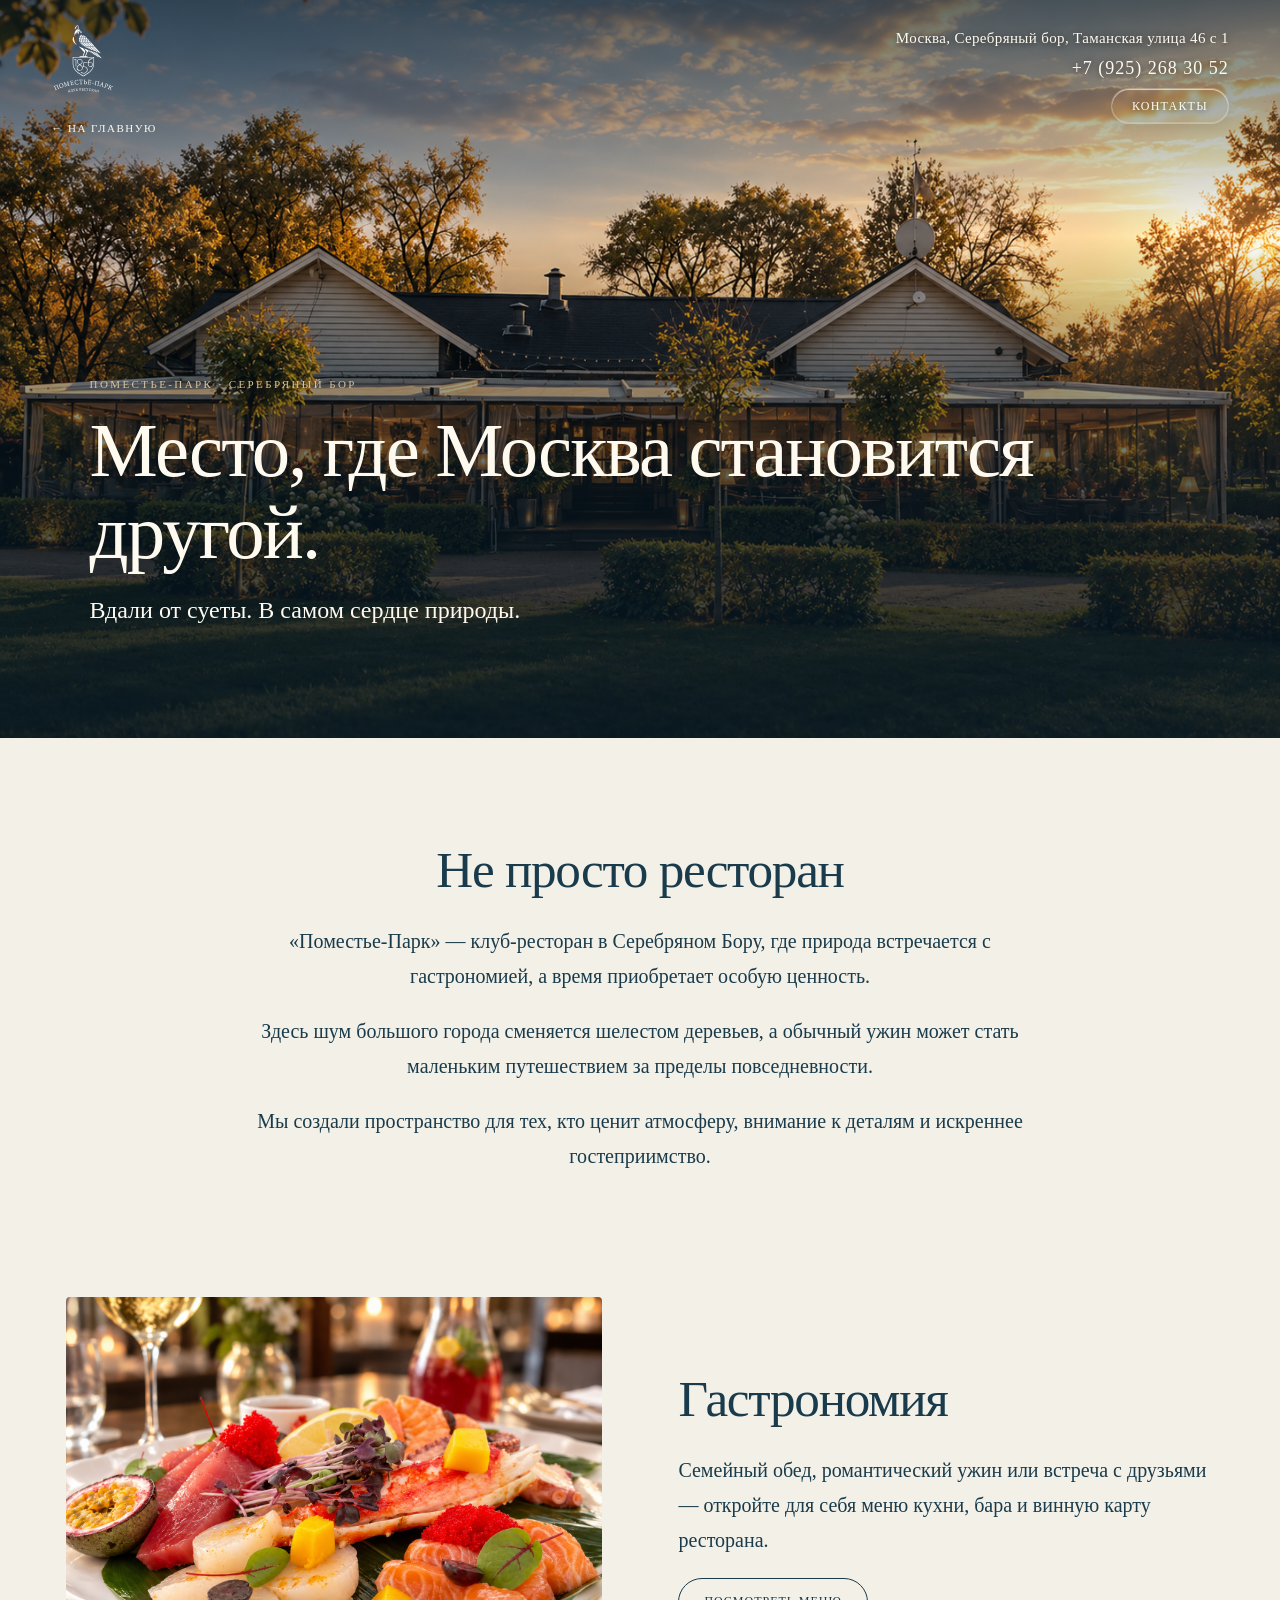
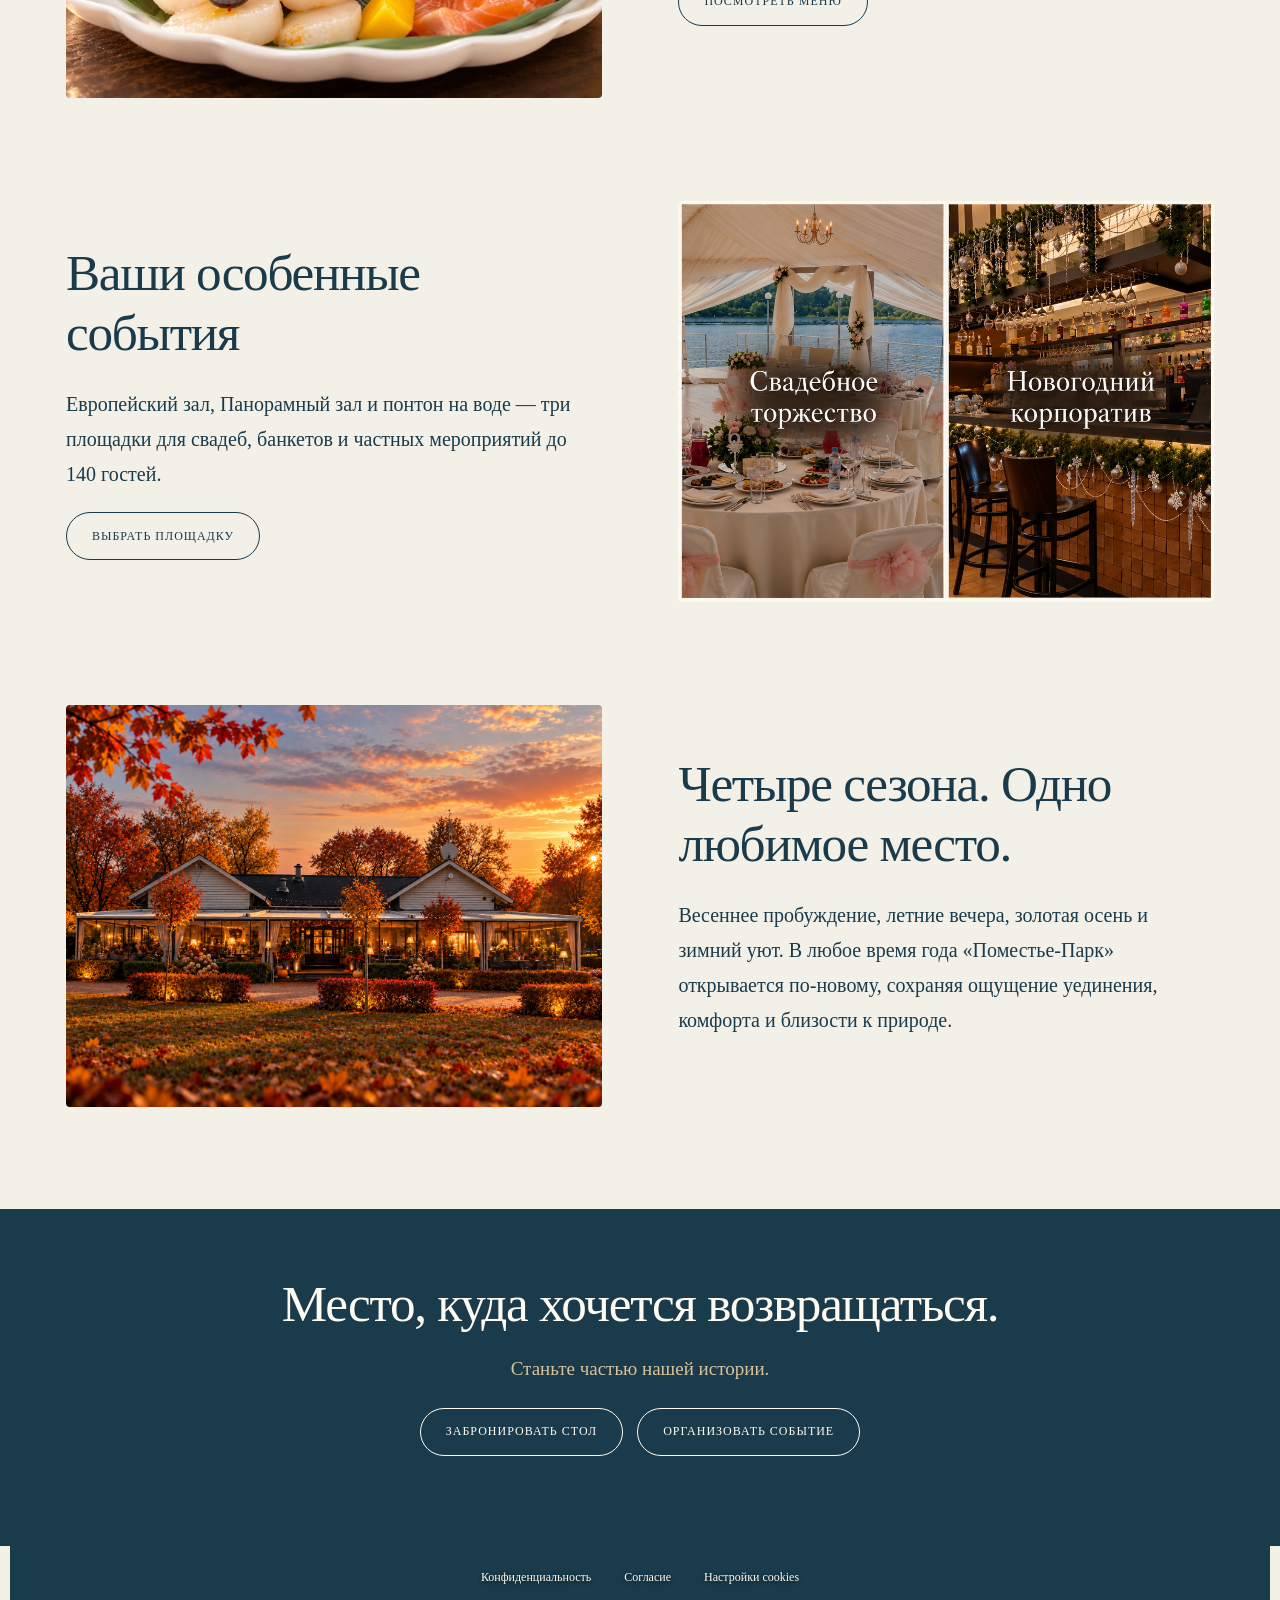
==== about.html @ 76285224 "Move picnic into menu and add restaurant about page" ====
<!doctype html><html lang="ru"><head><meta charset="utf-8"><meta name="viewport" content="width=device-width,initial-scale=1"><meta name="theme-color" content="#193b4b"><title>О ресторане Поместье-Парк — ресторан на природе в Москве</title><meta name="description" content="Клуб-ресторан «Поместье-Парк» в Серебряном Бору: гастрономия, отдых на природе, свадьбы, банкеты и частные мероприятия в Москве."><link rel="canonical" href="https://pomestie-park.com/about.html"><meta name="robots" content="index, follow, max-image-preview:large"><meta property="og:type" content="website"><meta property="og:locale" content="ru_RU"><meta property="og:site_name" content="Поместье-Парк"><meta property="og:title" content="О ресторане Поместье-Парк — ресторан на природе в Москве"><meta property="og:description" content="Клуб-ресторан «Поместье-Парк» в Серебряном Бору: гастрономия, отдых на природе, свадьбы, банкеты и частные мероприятия в Москве."><meta property="og:url" content="https://pomestie-park.com/about.html"><meta property="og:image" content="https://pomestie-park.com/restaurant-golden-evening.png"><meta name="twitter:card" content="summary_large_image"><meta name="twitter:title" content="О ресторане Поместье-Парк — ресторан на природе в Москве"><meta name="twitter:description" content="Клуб-ресторан «Поместье-Парк» в Серебряном Бору: гастрономия, отдых на природе, свадьбы, банкеты и частные мероприятия в Москве."><meta name="twitter:image" content="https://pomestie-park.com/restaurant-golden-evening.png"><script type="application/ld+json">{
  "@context": "https://schema.org",
  "@graph": [
    {
      "@type": "Restaurant",
      "@id": "https://pomestie-park.com/#restaurant",
      "name": "Поместье-Парк",
      "url": "https://pomestie-park.com/",
      "image": [
        "https://pomestie-park.com/restaurant-golden-evening.png",
        "https://pomestie-park.com/hall-european.jpg",
        "https://pomestie-park.com/hall-panoramic.jpg"
      ],
      "description": "Клуб-ресторан в Серебряном Бору, Москва. Банкеты, площадки для мероприятий, бронирование столиков и пикники.",
      "telephone": "+7-925-268-30-52",
      "address": {
        "@type": "PostalAddress",
        "streetAddress": "Таманская улица, 46, стр. 1",
        "addressLocality": "Москва",
        "addressCountry": "RU"
      },
      "hasMap": "https://yandex.ru/maps/org/1122318591/",
      "hasMenu": "https://pomestie-park.com/menu.html",
      "acceptsReservations": "https://pomestie-park.com/booking.html"
    },
    {
      "@type": "WebSite",
      "@id": "https://pomestie-park.com/#website",
      "name": "Поместье-Парк",
      "url": "https://pomestie-park.com/",
      "inLanguage": "ru",
      "publisher": {
        "@id": "https://pomestie-park.com/#restaurant"
      }
    },
    {
      "@type": "AboutPage",
      "@id": "https://pomestie-park.com/about.html#webpage",
      "url": "https://pomestie-park.com/about.html",
      "name": "О ресторане Поместье-Парк — ресторан на природе в Москве",
      "description": "Клуб-ресторан «Поместье-Парк» в Серебряном Бору: гастрономия, отдых на природе, свадьбы, банкеты и частные мероприятия в Москве.",
      "inLanguage": "ru",
      "isPartOf": {
        "@id": "https://pomestie-park.com/#website"
      },
      "about": {
        "@id": "https://pomestie-park.com/#restaurant"
      }
    },
    {
      "@type": "BreadcrumbList",
      "itemListElement": [
        {
          "@type": "ListItem",
          "position": 1,
          "name": "Главная",
          "item": "https://pomestie-park.com/"
        },
        {
          "@type": "ListItem",
          "position": 2,
          "name": "О ресторане",
          "item": "https://pomestie-park.com/about.html"
        }
      ]
    }
  ]
}</script><link rel="icon" href="logo.svg"><link rel="stylesheet" href="style.css?v=20261104"><style id="header-contact-glass">
.header-contacts .header-contact-link{display:inline-flex;align-items:center;justify-content:center;min-height:36px;padding:8px 20px;border-radius:999px;border:1px solid #ffffff42;background:linear-gradient(135deg,#ffffff09,#ffffff00 46%,#ffffff04);backdrop-filter:blur(2px) saturate(110%);-webkit-backdrop-filter:blur(2px) saturate(110%);box-shadow:inset 0 1px 0 #ffffff99,inset 0 -1px 0 #ffffff30,0 4px 12px #0001;font:400 12px Georgia,"Times New Roman",serif;letter-spacing:1.2px;text-decoration:none}
.header-contacts .header-contact-link:hover{background:#ffffff18;text-decoration:none}
.on-map .header-contacts .header-contact-link{border-color:#193b4b40;box-shadow:inset 0 1px 0 #ffffffcc,0 4px 12px #193b4b0d}
@media(max-width:600px){.header-contacts .header-contact-link{font-size:10px;min-height:32px;padding:7px 16px}.back-home{top:124px}.inner-page .map-scene{padding-top:170px}}
</style><link rel="stylesheet" href="privacy.css?v=20261104-metrika2"><style>
html:has(.about-page),body.about-page{height:auto;overflow:auto;overscroll-behavior:auto}body.about-page{background:#f3f0e8;color:#193b4b;min-height:100dvh;font-family:Georgia,"Times New Roman",serif}.about-page .brand,.about-page .header-contacts,.about-page .back-home{position:absolute;color:#fffaf0}.about-hero{position:relative;min-height:clamp(540px,82svh,900px);display:flex;align-items:flex-end;isolation:isolate;padding:180px clamp(24px,7vw,110px) clamp(48px,9vw,110px);color:#fffaf0;background:#193b4b}.about-hero img{position:absolute;inset:0;width:100%;height:100%;object-fit:cover;z-index:-2}.about-hero:after{content:"";position:absolute;inset:0;background:linear-gradient(180deg,#071823a0 0%,transparent 32%,#071823a8 65%,#071823e6 100%);z-index:-1}.about-hero h1{font:400 clamp(38px,6vw,86px)/1.07 Georgia,serif;margin:18px 0;max-width:950px;letter-spacing:-.025em}.about-kicker{font-size:11px;letter-spacing:2.4px;text-transform:uppercase;color:#d9c39a}.about-hero p{font-size:clamp(17px,2vw,24px);margin:0;line-height:1.5}.about-intro{max-width:850px;margin:auto;padding:clamp(52px,8vw,110px) 26px;text-align:center}.about-intro h2,.about-section h2,.about-end h2{font:400 clamp(28px,4vw,52px)/1.17 Georgia,serif;margin:0 0 24px;letter-spacing:-.025em}.about-intro p,.about-section p{font-size:clamp(16px,1.6vw,20px);line-height:1.75;margin:0 0 20px}.about-section{max-width:1200px;margin:0 auto clamp(48px,8vw,110px);padding:0 26px;display:grid;grid-template-columns:1fr 1fr;gap:clamp(24px,6vw,90px);align-items:center}.about-section img{width:100%;aspect-ratio:4/3;object-fit:cover;border-radius:4px}.about-section:nth-of-type(even) img{order:2}.about-link{display:inline-flex;align-items:center;justify-content:center;padding:15px 25px;border:1px solid currentColor;border-radius:30px;color:inherit;text-decoration:none;letter-spacing:1px;font-size:12px;min-height:48px}.about-link:hover{opacity:.75}.about-link:focus-visible{outline:2px solid #bca67b;outline-offset:4px}.about-end{background:#193b4b;color:#fffaf0;text-align:center;padding:65px 24px 90px}.about-end p{color:#d9c39a;font-size:19px}.about-buttons{display:flex;flex-wrap:wrap;justify-content:center;gap:14px;margin-top:28px}.about-page .privacy-footer{position:relative;bottom:auto;background:#193b4b;color:#fffaf0;padding:16px 12px}@media(max-width:650px){.about-section{grid-template-columns:1fr;gap:24px}.about-section:nth-of-type(even) img{order:0}.about-hero{min-height:66svh;padding-top:180px}.about-buttons{flex-direction:column;max-width:340px;margin-inline:auto}}
</style></head><body class="inner-page about-page"><main><section class="about-hero"><img src="restaurant-golden-evening.png" alt="Клуб-ресторан Поместье-Парк в Серебряном Бору" fetchpriority="high"><div><span class="about-kicker">Поместье-Парк · Серебряный Бор</span><h1>Место, где Москва становится другой.</h1><p>Вдали от суеты. В самом сердце природы.</p></div></section><section class="about-intro"><h2>Не просто ресторан</h2><p>«Поместье-Парк» — клуб-ресторан в Серебряном Бору, где природа встречается с гастрономией, а время приобретает особую ценность.</p><p>Здесь шум большого города сменяется шелестом деревьев, а обычный ужин может стать маленьким путешествием за пределы повседневности.</p><p>Мы создали пространство для тех, кто ценит атмосферу, внимание к деталям и искреннее гостеприимство.</p></section><section class="about-section"><img src="menu-seafood.png" loading="lazy" decoding="async" alt="Блюда из рыбы и морепродуктов"><div><h2>Гастрономия</h2><p>Семейный обед, романтический ужин или встреча с друзьями — откройте для себя меню кухни, бара и винную карту ресторана.</p><a class="about-link" href="menu.html">ПОСМОТРЕТЬ МЕНЮ</a></div></section><section class="about-section"><img src="banquet-formats.jpg" loading="lazy" decoding="async" alt="Банкетные площадки ресторана Поместье-Парк"><div><h2>Ваши особенные события</h2><p>Европейский зал, Панорамный зал и понтон на воде — три площадки для свадеб, банкетов и частных мероприятий до 140 гостей.</p><a class="about-link" href="events.html">ВЫБРАТЬ ПЛОЩАДКУ</a></div></section><section class="about-section"><img src="season-autumn.png" loading="lazy" decoding="async" alt="Осенняя атмосфера ресторана"><div><h2>Четыре сезона. Одно любимое место.</h2><p>Весеннее пробуждение, летние вечера, золотая осень и зимний уют. В любое время года «Поместье-Парк» открывается по-новому, сохраняя ощущение уединения, комфорта и близости к природе.</p></div></section><section class="about-end"><h2>Место, куда хочется возвращаться.</h2><p>Станьте частью нашей истории.</p><div class="about-buttons"><a class="about-link" href="booking.html">ЗАБРОНИРОВАТЬ СТОЛ</a><a class="about-link" href="events.html">ОРГАНИЗОВАТЬ СОБЫТИЕ</a></div></section></main><a class="brand" href="index.html" aria-label="На главную"><img src="logo.svg" alt="Поместье-Парк"></a><div class="header-contacts"><a href="contacts.html">Москва, Серебряный бор, Таманская улица 46 с 1</a><a class="header-phone" href="contacts.html">+7 (925) 268 30 52</a><a class="header-contact-link" href="contacts.html">КОНТАКТЫ</a></div><a class="back-home" href="index.html">← НА ГЛАВНУЮ</a><footer class="privacy-footer"><a href="privacy.html" aria-label="Политика конфиденциальности">Конфиденциальность</a><a href="consent.html">Согласие</a><button type="button" data-cookie-settings>Настройки cookies</button></footer><script src="privacy-choice.js?v=20261104-metrika2" defer></script></body></html>
---- style.css ----
@font-face{font-family:Kievit;src:url('kievit.ttf');font-display:swap}*{box-sizing:border-box}html,body{margin:0;width:100%;height:100%;overflow:hidden;overscroll-behavior:none}body{font-family:Kievit,Arial,sans-serif;background:#22291f;color:#fffaf0}button,a{-webkit-tap-highlight-color:transparent}button{font:inherit;cursor:pointer}button:focus-visible,a:focus-visible{outline:3px solid #d9bd86;outline-offset:5px}.experience{position:fixed;inset:0;touch-action:pan-x}.scene{position:absolute;inset:0;opacity:0;visibility:hidden;transition:opacity 1s ease,visibility 1s;pointer-events:none;overflow:hidden}.scene.active{opacity:1;visibility:visible;pointer-events:auto}.photo,.shade{position:absolute;inset:0;width:100%;height:100%}.photo{object-fit:cover;object-position:center 58%;transform:scale(1.07);transition:transform 1.8s ease}.active .photo{transform:scale(1)}.shade{background:linear-gradient(#11201833,transparent 48%,#0c170fcc)}.signature{position:absolute;top:15%;left:15px;right:15px;text-align:center}.bird{width:125px;height:103px;filter:brightness(0) invert(1);object-fit:contain;margin-bottom:17px}.signature h1{font:400 clamp(30px,6.4vw,105px)/1.15 Georgia,serif;letter-spacing:3px;margin:0 0 15px}.signature p{font:clamp(12px,1.45vw,22px) Georgia,serif;letter-spacing:5px;margin:0}.brand{position:fixed;left:4%;top:22px;z-index:10;padding:0;background:none;border:0}.brand img{width:65px;height:74px;filter:brightness(0) invert(1)}.home-actions{position:absolute;bottom:48px;left:5%;right:12%;display:grid;grid-template-columns:1.4fr 1fr 1fr;backdrop-filter:blur(10px)}.home-actions button,.scene-action{border:1px solid #fff8;background:#17231855;color:#fffaf0;padding:24px;font-size:11px;letter-spacing:1.5px;min-height:70px}.home-actions button:first-child,.scene-action{background:#f3f0e8;color:#193b4b}.home-actions button+button{border-left:0}.scene-action{position:absolute;bottom:65px;left:50%;transform:translate(-50%,20px);width:min(420px,74%);opacity:0;display:flex;align-items:center;justify-content:space-between;transition:opacity .7s .25s,transform .7s .25s}.active .scene-action{opacity:1;transform:translate(-50%,0)}.scene-action span{font-size:24px}.scene-nav{position:fixed;right:22px;bottom:32px;z-index:12;display:flex;flex-direction:column;align-items:center;gap:16px}.scene-nav>button{background:#15251955;border:1px solid #fff6;color:#fff;width:36px;height:36px;font-size:20px}.scene-nav>button:disabled{opacity:.3;cursor:default}.dots{display:flex;flex-direction:column;gap:8px}.dots button{border:0;background:none;width:26px;height:24px;padding:8px}.dots button::after{content:'';display:block;width:7px;height:7px;border:1px solid #fff;border-radius:50%}.dots button[aria-current=true]::after{background:#fff}.counter{font-size:9px;letter-spacing:1px}.map-scene{background:#f3f0e8;color:#193b4b;padding:120px 100px 35px 5%;display:flex;flex-direction:column;gap:25px}.map-heading{flex-shrink:0}.map-heading h2{font:400 clamp(26px,3vw,45px) Georgia,serif;margin:0 0 12px}.map-heading p{margin:0 0 13px;font-size:17px}.map-heading a{color:inherit;font-size:10px;letter-spacing:1px}.map-scene iframe{width:100%;min-height:0;flex:1;border:0;background:#dedfd6}.on-map .brand img{filter:none}.on-map .scene-nav{color:#193b4b}.on-map .dots button::after{border-color:#193b4b}.on-map .dots button[aria-current=true]::after{background:#193b4b}.on-map .scene-nav>button{background:#193b4b;color:white}dialog{width:min(440px,90%);background:#f3f0e8;color:#193b4b;border:0;padding:50px 30px;text-align:center}dialog::backdrop{background:#0008;backdrop-filter:blur(5px)}dialog h2{font:28px Georgia,serif}dialog p{font-size:17px}.close{position:absolute;right:10px;top:10px;border:0;background:none;font-size:28px;color:inherit}.ok{padding:16px 25px;border:0;background:#193b4b;color:white;letter-spacing:1px}@media(max-width:600px){.brand{left:20px;top:15px}.brand img{width:55px;height:62px}.signature{top:20%}.bird{width:105px;height:87px}.signature h1{font-size:7.2vw;letter-spacing:1px}.signature p{font-size:12px;letter-spacing:3px}.home-actions{left:20px;right:70px;bottom:30px;grid-template-columns:1fr 1fr}.home-actions button{padding:18px 12px;min-height:58px;font-size:9px;letter-spacing:1px}.home-actions button:first-child{grid-column:1/-1}.home-actions button:nth-child(2){border-left:1px solid #fff8}.scene-nav{right:14px;bottom:30px;gap:10px}.scene-action{left:20px;bottom:40px;width:calc(100% - 90px);transform:translateY(20px);padding:20px;font-size:10px}.active .scene-action{transform:translateY(0)}.map-scene{padding:100px 65px 25px 20px;gap:18px}.map-heading p{font-size:15px;line-height:1.5}.map-heading a{font-size:9px}.map-heading h2{font-size:24px}}@media(prefers-reduced-motion:reduce){*{transition:none!important}.photo{transform:none!important}}

.home-actions{grid-template-columns:repeat(4,minmax(0,1fr));grid-auto-rows:1fr}.map-heading a.contact-phone{font-size:20px;letter-spacing:.5px;text-decoration:none}.events-scene .photo{object-position:center 53%}@media(max-width:600px){.home-actions{grid-template-columns:1fr 1fr}.home-actions button:first-child{grid-column:auto}.home-actions button:nth-child(3){border-left:1px solid #fff8}.home-actions button{padding:16px 8px;min-height:64px}}

.home-actions button{width:100%;height:100%;min-width:0;overflow-wrap:break-word}

/* Opening guest information, matching the restaurant's stationery. */
.guest-notice{width:min(800px,calc(100% - 32px));max-height:calc(100dvh - 32px);overflow:auto;overscroll-behavior:contain;padding:38px 48px 36px;border:1px solid #c6b38c;background:#f6f2e9;color:#193b4b;box-shadow:0 24px 90px #0005;text-align:center}
.guest-notice::backdrop{background:#0c1d26a8;backdrop-filter:blur(8px)}
.guest-close{position:absolute;right:14px;top:10px;border:0;background:transparent;color:#193b4b;width:44px;height:44px;font:30px Georgia,serif}
.guest-brand{display:flex;flex-direction:column;align-items:center;gap:5px}.guest-brand img{width:66px;height:54px;object-fit:contain}.guest-brand span{font:17px Georgia,serif;letter-spacing:2px}.guest-brand small{font-size:8px;letter-spacing:2px}
.guest-notice .guest-eyebrow{font-size:9px;letter-spacing:2.5px;color:#7b6741;margin:26px 0 12px}.guest-notice h2{font:400 clamp(28px,4vw,42px)/1.1 Georgia,serif;margin:0 0 12px}.guest-notice .guest-intro{font-size:14px;color:#53656a;line-height:1.5;margin:0}
.guest-details{display:grid;grid-template-columns:1fr 1fr;margin:28px 0;border-top:1px solid #cfc5b1;border-bottom:1px solid #cfc5b1;text-align:left}.guest-details section{padding:26px 24px 26px 0}.guest-details section+section{padding:26px 0 26px 26px;border-left:1px solid #cfc5b1}.guest-label{font-size:9px;letter-spacing:1.8px;color:#7b6741}.guest-details h3{font:400 24px/1.25 Georgia,serif;margin:12px 0}.guest-details p{font-size:15px;line-height:1.65;margin:0}.guest-details strong{font-weight:600}.guest-phone{display:inline-block;color:#193b4b;font-size:20px;text-decoration:none;margin-top:14px;padding:5px 0}.guest-confirm{background:#193b4b;color:#fffaf0;border:1px solid #193b4b;padding:19px 30px;min-height:54px;font-size:11px;letter-spacing:1.5px}.guest-confirm:hover{background:#294e5d}
@media(max-width:600px){.guest-notice{padding:26px 22px 24px}.guest-brand img{width:48px;height:40px}.guest-notice .guest-eyebrow{margin-top:20px}.guest-details{grid-template-columns:1fr;margin:22px 0}.guest-details section,.guest-details section+section{padding:19px 0;border-left:0}.guest-details section+section{border-top:1px solid #cfc5b1}.guest-details h3{font-size:22px}.guest-details h3 br{display:none}.guest-details p{font-size:14px}.guest-confirm{width:100%}}

.guest-notice{width:min(720px,calc(100% - 32px));padding:26px 34px 26px}.guest-brand img{width:52px;height:43px}.guest-notice .guest-eyebrow{margin:18px 0 9px}.guest-notice h2{font-size:clamp(27px,3.6vw,36px)}.guest-details{margin:20px 0}.guest-details section{padding:14px 22px 19px 0}.guest-details section+section{padding:14px 0 19px 22px}.guest-illustration{display:block;width:100%;height:83px;object-fit:contain;margin:0 0 13px}.guest-details h3{font-size:22px}.guest-details p{font-size:14px}.guest-confirm{padding:16px 26px;min-height:50px}
@media(max-width:600px){.guest-notice{padding:22px 20px}.guest-details section,.guest-details section+section{padding:14px 0 18px}.guest-illustration{height:66px;margin-bottom:10px}.guest-details h3{font-size:21px}}


.header-contacts{position:fixed;right:4%;top:28px;z-index:11;display:flex;flex-direction:column;align-items:flex-end;gap:7px;color:#fffaf0;font-size:15px;line-height:1.4;text-shadow:0 1px 6px #0009;pointer-events:none}.header-contacts span:last-child{font-size:18px;letter-spacing:.5px}.on-map .header-contacts{color:#193b4b;text-shadow:none}@media(max-width:600px){.header-contacts{top:22px;right:16px;max-width:calc(100% - 100px);font-size:11px;text-align:right;gap:4px}.header-contacts span:last-child{font-size:14px}}

.header-contacts{font-family:Georgia,"Times New Roman",serif;font-weight:400;letter-spacing:.35px}.header-contacts span:last-child{font-family:inherit;font-variant-numeric:lining-nums;letter-spacing:1px}
/* One fixed home with seasonal photographs; sections are independent pages. */
.season-photo{position:absolute;inset:0;width:100%;height:100%;object-fit:cover;object-position:center 58%;opacity:0;transform:scale(1.045);transition:opacity 1s ease,transform 6s linear;pointer-events:none}.season-photo.is-current{opacity:1;transform:scale(1)}
.home-actions{right:5%}.home-actions a{display:flex;align-items:center;justify-content:center;text-align:center;width:100%;min-height:70px;padding:24px 12px;border:1px solid #fff8;background:#17231855;color:#fffaf0;font-size:11px;letter-spacing:1.5px;text-decoration:none}.home-actions a:first-child{background:#f3f0e8;color:#193b4b}.home-actions a+a{border-left:0}.header-contacts{pointer-events:auto}.header-contacts a{color:inherit;text-decoration:none}.header-contacts a:hover{text-decoration:underline;text-underline-offset:5px}.back-home{position:fixed;top:110px;left:4%;z-index:12;color:inherit;text-decoration:none;font-size:11px;letter-spacing:1.5px;padding:12px 0}.inner-page .map-scene{padding-top:160px}.season-pause{position:fixed;right:18px;bottom:8px;z-index:12;background:transparent;color:#fffaf0;border:0;width:44px;height:36px;font-size:20px}.inner-page .scene-action{opacity:1;transform:translate(-50%,0)}
@media(max-width:600px){.home-actions{left:20px;right:20px;bottom:48px}.home-actions a{min-height:62px;padding:16px 8px;font-size:9px}.home-actions a:nth-child(3){border-left:1px solid #fff8}.back-home{top:85px;left:20px}.inner-page .map-scene{padding:130px 20px 20px}.inner-page .scene-action{transform:none}.header-contacts{max-width:calc(100% - 100px)}}
@media(prefers-reduced-motion:reduce){.season-photo{transition:none;transform:none}}

.contact-information{display:flex;gap:24px 50px;flex-wrap:wrap;margin:20px 0}.contact-information h3{font:400 18px/1.4 Georgia,serif;margin:0 0 8px}.contact-information p{line-height:1.6;margin:0}.map-heading a.contact-email{font-size:17px;letter-spacing:0;text-underline-offset:4px}.inner-page .map-scene{overflow-y:auto;touch-action:pan-y}.inner-page .map-scene iframe{flex:1 0 260px;min-height:260px}@media(max-width:600px){.contact-information{gap:18px;margin:18px 0}.contact-information h3{font-size:17px}.map-heading a.contact-email{font-size:16px}}

.header-contacts .header-phone{font-family:inherit;font-size:18px;font-variant-numeric:lining-nums;letter-spacing:1px}@media(max-width:600px){.header-contacts .header-phone{font-size:14px}}

/* Decorative snow belongs only to the winter photograph. */
.winter-snow{position:absolute;inset:0;overflow:hidden;pointer-events:none;opacity:0;transition:opacity .9s ease;contain:strict}.is-winter .winter-snow{opacity:1}.winter-snow i{position:absolute;top:-12px;left:var(--x);width:var(--size);height:var(--size);border-radius:50%;background:#fff;opacity:var(--alpha);box-shadow:0 0 5px #fff5;animation:snowfall var(--fall) linear var(--delay) infinite;animation-play-state:paused}.is-winter .winter-snow i{animation-play-state:running}.snow-paused .winter-snow i{animation-play-state:paused}@keyframes snowfall{from{transform:translate3d(0,-15px,0)}to{transform:translate3d(var(--drift),calc(100dvh + 24px),0)}}@media(max-width:600px){.winter-snow i:nth-child(n+29){display:none}}@media(prefers-reduced-motion:reduce){.winter-snow{display:none}.winter-snow i{animation:none}}

/* Seasonal particles remain decorative and never intercept interaction. */
.season-effect{position:absolute;inset:0;overflow:hidden;pointer-events:none;opacity:0;transition:opacity .9s ease;contain:strict}.is-spring .petals,.is-autumn .leaves,.is-summer .butterflies{opacity:1}.season-particle{position:absolute;left:var(--x);top:-30px;width:var(--size);height:var(--size);animation:season-fall var(--duration) linear var(--delay) infinite;animation-play-state:paused}.season-particle b{display:block;width:100%;height:100%;animation:season-sway 4s ease-in-out var(--delay) infinite alternate;animation-play-state:paused}.is-spring .petals i,.is-spring .petals b,.is-autumn .leaves i,.is-autumn .leaves b,.is-summer .butterflies i,.is-summer .butterflies b{animation-play-state:running}
.petals b{background:linear-gradient(135deg,#fff1f3,#e9a2bb);border-radius:80% 10% 75% 40%;opacity:.8;box-shadow:inset 1px 1px 2px #fff8}.petals .tone-1 b{background:linear-gradient(135deg,#ffe9ef,#d981a5)}.petals .tone-2 b{opacity:.55}
.leaves b{height:145%;background:linear-gradient(90deg,#b75a24 48%,#e5a13d 49%,#c47b29 55%);clip-path:polygon(50% 0,64% 25%,88% 16%,81% 43%,100% 50%,74% 69%,66% 84%,53% 81%,52% 100%,46% 100%,47% 80%,29% 84%,22% 66%,0 50%,20% 42%,12% 17%,36% 25%);opacity:.8}.leaves .tone-1 b{background:linear-gradient(90deg,#94371e 48%,#d78d36 50%,#bb5424 55%)}.leaves .tone-2 b{background:linear-gradient(90deg,#b58b31 48%,#f4c267 50%,#d6a148 55%)}
.butterflies .season-particle{top:var(--y);left:-45px;animation-name:butterfly-flight}.butterflies b{position:relative;width:3px;height:65%;margin:auto;border-radius:50%;background:#5b422b;animation:butterfly-bob 3s ease-in-out var(--delay) infinite alternate;animation-play-state:inherit}.butterflies b::before,.butterflies b::after{content:'';position:absolute;top:-5px;width:var(--size);height:calc(var(--size)*1.1);background:linear-gradient(140deg,#fff4cc,#e6b96d);border:1px solid #ad82494d;animation:butterfly-wing var(--flutter) ease-in-out infinite alternate;animation-play-state:inherit}.butterflies b::before{right:2px;border-radius:80% 50% 65% 30%;transform-origin:right center}.butterflies b::after{left:2px;border-radius:50% 80% 30% 65%;transform-origin:left center}.butterflies .tone-1 b::before,.butterflies .tone-1 b::after{background:linear-gradient(140deg,#fffaf1,#e5d6b6)}.butterflies .tone-2 b::before,.butterflies .tone-2 b::after{background:linear-gradient(140deg,#f7d28b,#c7894c)}
@keyframes season-fall{from{transform:translate3d(0,-30px,0) rotate(0)}to{transform:translate3d(var(--drift),calc(100dvh + 70px),0) rotate(var(--turn))}}@keyframes season-sway{from{transform:rotate(-25deg) scaleX(.65)}to{transform:rotate(30deg) scaleX(1)}}@keyframes butterfly-flight{0%{transform:translate3d(-30px,0,0);opacity:0}8%{opacity:.85}50%{transform:translate3d(50vw,-55px,0)}90%{opacity:.85}100%{transform:translate3d(calc(100vw + 90px),35px,0);opacity:0}}@keyframes butterfly-wing{from{transform:scaleX(.25)}to{transform:scaleX(1)}}@keyframes butterfly-bob{from{transform:translateY(-15px) rotate(-10deg)}to{transform:translateY(15px) rotate(12deg)}}
.snow-paused .season-effect i,.snow-paused .season-effect b,.snow-paused .season-effect b::before,.snow-paused .season-effect b::after{animation-play-state:paused}@media(max-width:600px){.petals i:nth-child(n+19),.leaves i:nth-child(n+13),.butterflies i:nth-child(n+6){display:none}}@media(prefers-reduced-motion:reduce){.season-effect{display:none}.season-effect *,.season-effect *::before,.season-effect *::after{animation:none!important}}
/* Four softly patterned wings, a slender body and varied flight paths. */
.butterflies .season-particle{perspective:180px;animation-name:butterfly-natural-flight;opacity:.8}.butterflies b{height:calc(var(--size)*.9);width:2px;background:linear-gradient(#493a2b,#796142);border-radius:60% 60% 45% 45%;animation:butterfly-bank 3.7s ease-in-out var(--delay) infinite alternate;animation-play-state:inherit}.butterflies b::before,.butterflies b::after{top:calc(var(--size)*-.22);width:var(--size);height:calc(var(--size)*1.35);border:0;clip-path:polygon(4% 4%,28% 0,62% 9%,85% 24%,98% 42%,88% 52%,99% 68%,88% 89%,65% 100%,40% 89%,20% 64%,8% 42%);border-radius:55% 75% 65% 55%;background:radial-gradient(ellipse at 65% 31%,#f9e8b4 0 12%,transparent 14%),radial-gradient(ellipse at 65% 76%,#f4dca0 0 13%,transparent 16%),repeating-conic-gradient(from 20deg at 8% 48%,#a4814c50 0deg 2deg,transparent 3deg 24deg),linear-gradient(100deg,#c79650,#f0d294 50%,#ad7b3e);box-shadow:none;animation:butterfly-natural-wing var(--flutter) cubic-bezier(.4,0,.6,1) infinite alternate;animation-play-state:inherit}.butterflies b::before{right:1px;transform-origin:right center;scale:-1 1}.butterflies b::after{left:1px;transform-origin:left center}.butterflies .tone-1 b::before,.butterflies .tone-1 b::after{background:radial-gradient(ellipse at 70% 29%,#62543c 0 5%,transparent 7%),radial-gradient(ellipse at 67% 75%,#a89972 0 4%,transparent 6%),repeating-conic-gradient(from 20deg at 8% 48%,#b7aa8740 0deg 2deg,transparent 3deg 26deg),linear-gradient(100deg,#cfc4a8,#fff9e8 58%,#e0d8bc)}.butterflies .tone-2 b::before,.butterflies .tone-2 b::after{background:radial-gradient(ellipse at 66% 30%,#4c3625 0 6%,#edd499 7% 11%,transparent 13%),radial-gradient(ellipse at 65% 78%,#795335 0 5%,transparent 7%),repeating-conic-gradient(from 20deg at 8% 48%,#704b324d 0deg 2deg,transparent 3deg 24deg),linear-gradient(100deg,#996239,#d7a35e 60%,#a77543)}
.butterfly-antennae{position:absolute;left:-3px;top:-6px;width:8px;height:8px;border-left:1px solid #564630;border-right:1px solid #564630;border-radius:0 0 60% 60%;transform:perspective(15px) rotateX(-20deg)}
@keyframes butterfly-natural-wing{0%{transform:rotateY(8deg)}100%{transform:rotateY(76deg)}}
@keyframes butterfly-bank{0%{transform:translateY(-8px) rotate(-18deg) scale(.85)}50%{transform:translateY(9px) rotate(5deg) scale(1)}100%{transform:translateY(-5px) rotate(20deg) scale(.9)}}
@keyframes butterfly-natural-flight{0%{transform:translate3d(-40px,0,0) rotate(18deg);opacity:0}7%{opacity:.75}23%{transform:translate3d(23vw,-38px,0) rotate(-12deg)}46%{transform:translate3d(46vw,18px,0) rotate(15deg)}68%{transform:translate3d(68vw,-55px,0) rotate(-16deg)}90%{opacity:.75}100%{transform:translate3d(calc(100vw + 75px),-10px,0) rotate(10deg);opacity:0}}
.butterflies .tone-1{animation-direction:reverse}.butterflies .tone-2{animation-timing-function:ease-in-out}

/* Summer fireflies float close to the lawn in a warm, quiet glow. */
.is-summer .fireflies{opacity:1}.fireflies i{position:absolute;left:var(--x);top:var(--y);width:var(--size);height:var(--size);animation:firefly-drift var(--duration) ease-in-out var(--delay) infinite alternate;animation-play-state:paused}.fireflies b{display:block;width:100%;height:100%;border-radius:50%;background:#fff4b0;box-shadow:0 0 5px 2px #ffe58b88,0 0 15px 5px #e9bd4b33;animation:firefly-glow var(--glow) ease-in-out var(--delay) infinite;animation-play-state:paused}.is-summer .fireflies i,.is-summer .fireflies b{animation-play-state:running}.snow-paused .fireflies i,.snow-paused .fireflies b{animation-play-state:paused}@keyframes firefly-drift{0%{transform:translate3d(0,0,0)}50%{transform:translate3d(var(--drift),var(--rise),0)}100%{transform:translate3d(calc(var(--drift)*-.5),-7px,0)}}@keyframes firefly-glow{0%,100%{opacity:.08;transform:scale(.65)}35%{opacity:.85;transform:scale(1)}65%{opacity:.25;transform:scale(.8)}82%{opacity:.6;transform:scale(.95)}}@media(max-width:600px){.fireflies i:nth-child(n+13){display:none}}@media(prefers-reduced-motion:reduce){.fireflies{display:none}.fireflies i,.fireflies b{animation:none!important}}

/* Keep notice text readable at narrow widths. */
.guest-details{grid-template-columns:repeat(2,minmax(0,1fr))}.guest-details section{min-width:0}.guest-details h3{line-height:1.35;word-break:normal;overflow-wrap:break-word;letter-spacing:normal}.guest-details p{word-break:normal;overflow-wrap:break-word}.guest-label{display:block;line-height:1.5}.guest-phone{white-space:nowrap}
@media(max-width:600px){.guest-details{grid-template-columns:minmax(0,1fr)}.guest-notice{box-sizing:border-box;max-width:calc(100vw - 24px)}.guest-details h3{margin:12px 0 16px}.guest-details section+section{padding-top:22px}}


/* Static inner pages must not animate the backdrop ancestor on first paint.
   Safari can retain the body-colour backdrop while that layer is transforming. */
.inner-page .scene.active{transition:none;opacity:1;visibility:visible}
.inner-page .scene.active .photo{transform:none;transition:none}
---- privacy.css ----
/* Privacy links and document. No tracking or browser storage. */
.privacy-footer{position:fixed;left:0;right:0;bottom:max(4px,env(safe-area-inset-bottom));z-index:14;margin:0 auto;width:calc(100% - 20px);justify-content:center}
.privacy-footer a{display:inline-flex;align-items:center;min-height:32px;padding:7px 14px;border:1px solid #ffffff4d;border-radius:999px;background:linear-gradient(135deg,#ffffff16,#ffffff03);color:#fffaf0;font:12px/1.4 Georgia,serif;text-decoration:none;box-shadow:inset 0 1px 0 #ffffff38,0 3px 14px #00000012;backdrop-filter:blur(12px) saturate(135%);-webkit-backdrop-filter:blur(12px) saturate(135%)}
.privacy-footer a:hover{text-decoration:underline;text-underline-offset:3px}
.privacy-footer a:focus-visible{outline:3px solid #dbb777;outline-offset:3px}
.banquet-page .privacy-footer,.picnic-page .privacy-footer,.afisha-page .privacy-footer{position:relative;left:auto;right:auto;bottom:auto;width:auto;padding:0 5% 28px}
@media(max-width:600px){.privacy-footer{left:0;right:0}.privacy-footer a{font-size:10px;min-height:32px;padding:7px 11px}}
html:has(.privacy-page){height:auto;overflow:auto;overscroll-behavior:auto;scroll-padding-top:24px}
body.privacy-page{margin:0;min-height:100vh;height:auto;overflow:visible;background:#f3f0e8;color:#193b4b;font:17px/1.75 Georgia,"Times New Roman",serif;overscroll-behavior:auto}
.privacy-page *{box-sizing:border-box}
.privacy-page a{color:inherit;text-underline-offset:4px;overflow-wrap:anywhere}
.privacy-page a:focus-visible{outline:3px solid #a77e3e;outline-offset:4px}
.privacy-header{display:flex;align-items:center;justify-content:space-between;gap:24px;max-width:1160px;margin:auto;padding:28px 32px;border-bottom:1px solid #193b4b24}
.privacy-brand{display:flex;align-items:center;gap:16px;text-decoration:none;letter-spacing:1.5px;font-size:17px}
.privacy-brand img{display:block;width:58px;height:68px;object-fit:contain}
.privacy-contact{display:flex;flex-direction:column;align-items:flex-end;gap:8px;font-size:17px}
.privacy-contact a{text-decoration:none}
.privacy-contact .glass-link{padding:6px 22px;border:1px solid #193b4b40;border-radius:999px;background:linear-gradient(135deg,#fff8,#fff1);box-shadow:inset 0 1px 0 #fff;font-size:11px;letter-spacing:1.5px}
.privacy-document{width:min(940px,100%);margin:auto;padding:46px 32px 72px;overflow-wrap:break-word}
.privacy-back{display:inline-block;font-size:12px;letter-spacing:1px;text-decoration:none;margin-bottom:28px}
.privacy-kicker{font-size:11px;letter-spacing:2px;margin:0 0 14px;color:#73634b}
.privacy-document h1{font-weight:400;font-size:clamp(30px,4.5vw,49px);line-height:1.16;letter-spacing:-.6px;margin:0 0 20px;text-wrap:balance}
.privacy-date{font-size:14px;color:#526873;margin:0 0 30px}
.privacy-toc{display:flex;flex-wrap:wrap;gap:8px 20px;padding:22px 0;border-block:1px solid #193b4b26;margin-bottom:38px;font-size:14px}
.privacy-document section{margin-top:38px;scroll-margin-top:24px}
.privacy-document h2{font-size:clamp(23px,3vw,30px);font-weight:400;line-height:1.3;margin:0 0 18px}
.privacy-document h3{font-size:19px;font-weight:400;line-height:1.4;margin:25px 0 10px}
.privacy-document p{margin:0 0 16px}
.privacy-document ul{padding-left:22px;margin:12px 0 20px}.privacy-document li{margin:7px 0}
.privacy-details{padding:24px;border:1px solid #193b4b28;border-radius:20px;background:#ffffff45}
.privacy-details p:last-child{margin-bottom:0}
.privacy-page-footer{max-width:1096px;margin:0 auto;padding:24px 32px 36px;border-top:1px solid #193b4b26;display:flex;gap:16px;justify-content:space-between;font-size:13px;flex-wrap:wrap}
@media(max-width:600px){.privacy-header{padding:18px 20px;gap:12px}.privacy-brand{gap:8px;font-size:11px;letter-spacing:.6px}.privacy-brand img{width:38px;height:48px}.privacy-contact{font-size:14px}.privacy-contact .glass-link{font-size:10px;padding:5px 16px}.privacy-document{padding:30px 20px 44px}.privacy-page{font-size:16px!important}.privacy-details{padding:20px}.privacy-page-footer{padding:22px 20px}.privacy-toc{gap:10px 18px}}
@media print{.privacy-header,.privacy-back,.privacy-toc,.privacy-page-footer{display:none}.privacy-page{background:white!important;color:black!important}.privacy-document{width:100%;padding:0;font-size:11pt}.privacy-document h1{font-size:22pt}.privacy-document h2{font-size:16pt}.privacy-document section{break-inside:auto}.privacy-document h2,.privacy-document h3{break-after:avoid}.privacy-details{border:0;padding:0}}
/* Consent controls: shared across all pages, no optional service before opt-in. */
.privacy-footer{display:flex;gap:5px;align-items:center;flex-wrap:wrap}
.privacy-footer button{display:inline-flex;align-items:center;min-height:32px;padding:7px 14px;border:1px solid #ffffff4d;border-radius:999px;background:linear-gradient(135deg,#ffffff16,#ffffff03);color:#fffaf0;font:12px/1.4 Georgia,serif;cursor:pointer;box-shadow:inset 0 1px 0 #ffffff38,0 3px 14px #00000012;backdrop-filter:blur(12px) saturate(135%)}
.privacy-page-footer button{border:0;background:transparent;color:inherit;font:inherit;text-decoration:underline;text-underline-offset:4px;cursor:pointer;padding:0}
.cookie-notice{position:fixed;z-index:1000;bottom:max(16px,env(safe-area-inset-bottom));left:50%;transform:translateX(-50%);width:min(900px,calc(100% - 32px));box-sizing:border-box;display:flex;align-items:center;gap:24px;padding:20px 24px;border:1px solid #ffffff60;border-radius:24px;background:#193b4bf2;color:#fffaf0;box-shadow:0 10px 48px #0004,inset 0 1px 0 #ffffff20;backdrop-filter:blur(24px);-webkit-backdrop-filter:blur(24px);font:14px/1.5 Georgia,serif;max-height:calc(100dvh - 32px);overflow:auto;overscroll-behavior:contain;touch-action:pan-y}
.cookie-notice[hidden],.map-consent-placeholder[hidden],.map-scene iframe[hidden]{display:none!important}
.cookie-copy{flex:1;min-width:0}.cookie-copy strong{font-size:17px;font-weight:400}.cookie-copy p{margin:7px 0 0!important;font-size:13px;line-height:1.5}.cookie-copy a{color:inherit;text-underline-offset:3px}
.cookie-actions{display:flex;flex-direction:column;gap:8px;min-width:206px}.cookie-actions button,.map-consent-placeholder button{min-height:44px;border:1px solid #ffffff80;border-radius:999px;padding:11px 18px;background:linear-gradient(130deg,#ffffff22,#ffffff08);color:#fffaf0;font:14px/1.3 Georgia,serif;cursor:pointer}
.cookie-actions button:hover{background:#ffffff25}.cookie-actions button:focus-visible,.cookie-notice a:focus-visible,.privacy-footer button:focus-visible{outline:3px solid #e5c992;outline-offset:3px}
.map-consent-placeholder{display:flex;flex:1 0 260px;min-height:260px;flex-direction:column;justify-content:center;align-items:center;gap:16px;text-align:center;border:1px solid #193b4b30;border-radius:20px;padding:24px;background:linear-gradient(135deg,#e0e6de,#ebe7da);font:15px/1.5 Georgia,serif}
.map-consent-placeholder p{font-size:26px;margin:0}.map-consent-placeholder span{max-width:420px}.map-consent-placeholder button{color:#193b4b;border-color:#193b4b60;background:#ffffff60}
.inner-page .map-scene{padding-bottom:72px}
@media(max-width:600px){.privacy-footer{gap:4px;left:0;right:0}.privacy-footer a,.privacy-footer button{padding:6px 8px;font-size:10px;min-height:32px}.cookie-notice{padding:16px;gap:14px;flex-direction:column;align-items:stretch;bottom:max(10px,env(safe-area-inset-bottom));width:calc(100% - 20px);border-radius:20px}.cookie-copy strong{font-size:16px}.cookie-copy p{font-size:12px}.cookie-actions{flex-direction:row;min-width:0;gap:8px}.cookie-actions button{flex:1;min-width:0;font-size:12px;padding:10px 8px}.inner-page .map-scene{padding-bottom:72px}}
@media print{.cookie-notice,.privacy-footer{display:none!important}}

/* Light pages retain the same transparent glass with readable ink. */
.on-map .privacy-footer a,.on-map .privacy-footer button{color:#193b4b;border-color:#193b4b38;text-shadow:none;background:linear-gradient(135deg,#ffffff24,#ffffff03)}
.privacy-footer a,.privacy-footer button{justify-content:center;white-space:nowrap;-webkit-backdrop-filter:blur(12px) saturate(135%)}

/* Footer controls are text links, not glass surfaces. */
.privacy-footer a,.privacy-footer button,.on-map .privacy-footer a,.on-map .privacy-footer button{background:none;border:0;border-radius:0;box-shadow:none;backdrop-filter:none;-webkit-backdrop-filter:none;text-decoration:none;text-shadow:0 1px 4px #0009}
.privacy-footer a:hover,.privacy-footer button:hover{text-decoration:underline;text-underline-offset:4px}
.banquet-page .privacy-footer a,.banquet-page .privacy-footer button,.picnic-page .privacy-footer a,.picnic-page .privacy-footer button,.afisha-page .privacy-footer a,.afisha-page .privacy-footer button,.on-map .privacy-footer a,.on-map .privacy-footer button{color:#193b4b;text-shadow:none}

.cookie-actions button[data-choice="all"],.cookie-actions button[data-choice="all"]:hover{background:#000;color:#fff;border:1px solid #000}.cookie-actions button[data-choice="required"],.cookie-actions button[data-choice="required"]:hover{background:#fff;color:#000;border:1px solid #fff}

.cookie-notice{background:#fff;color:#171717;backdrop-filter:none;-webkit-backdrop-filter:none;text-shadow:none;border:1px solid #ddd}.cookie-notice a{color:#171717}.cookie-actions button[data-choice="required"]{border-color:#bbb}
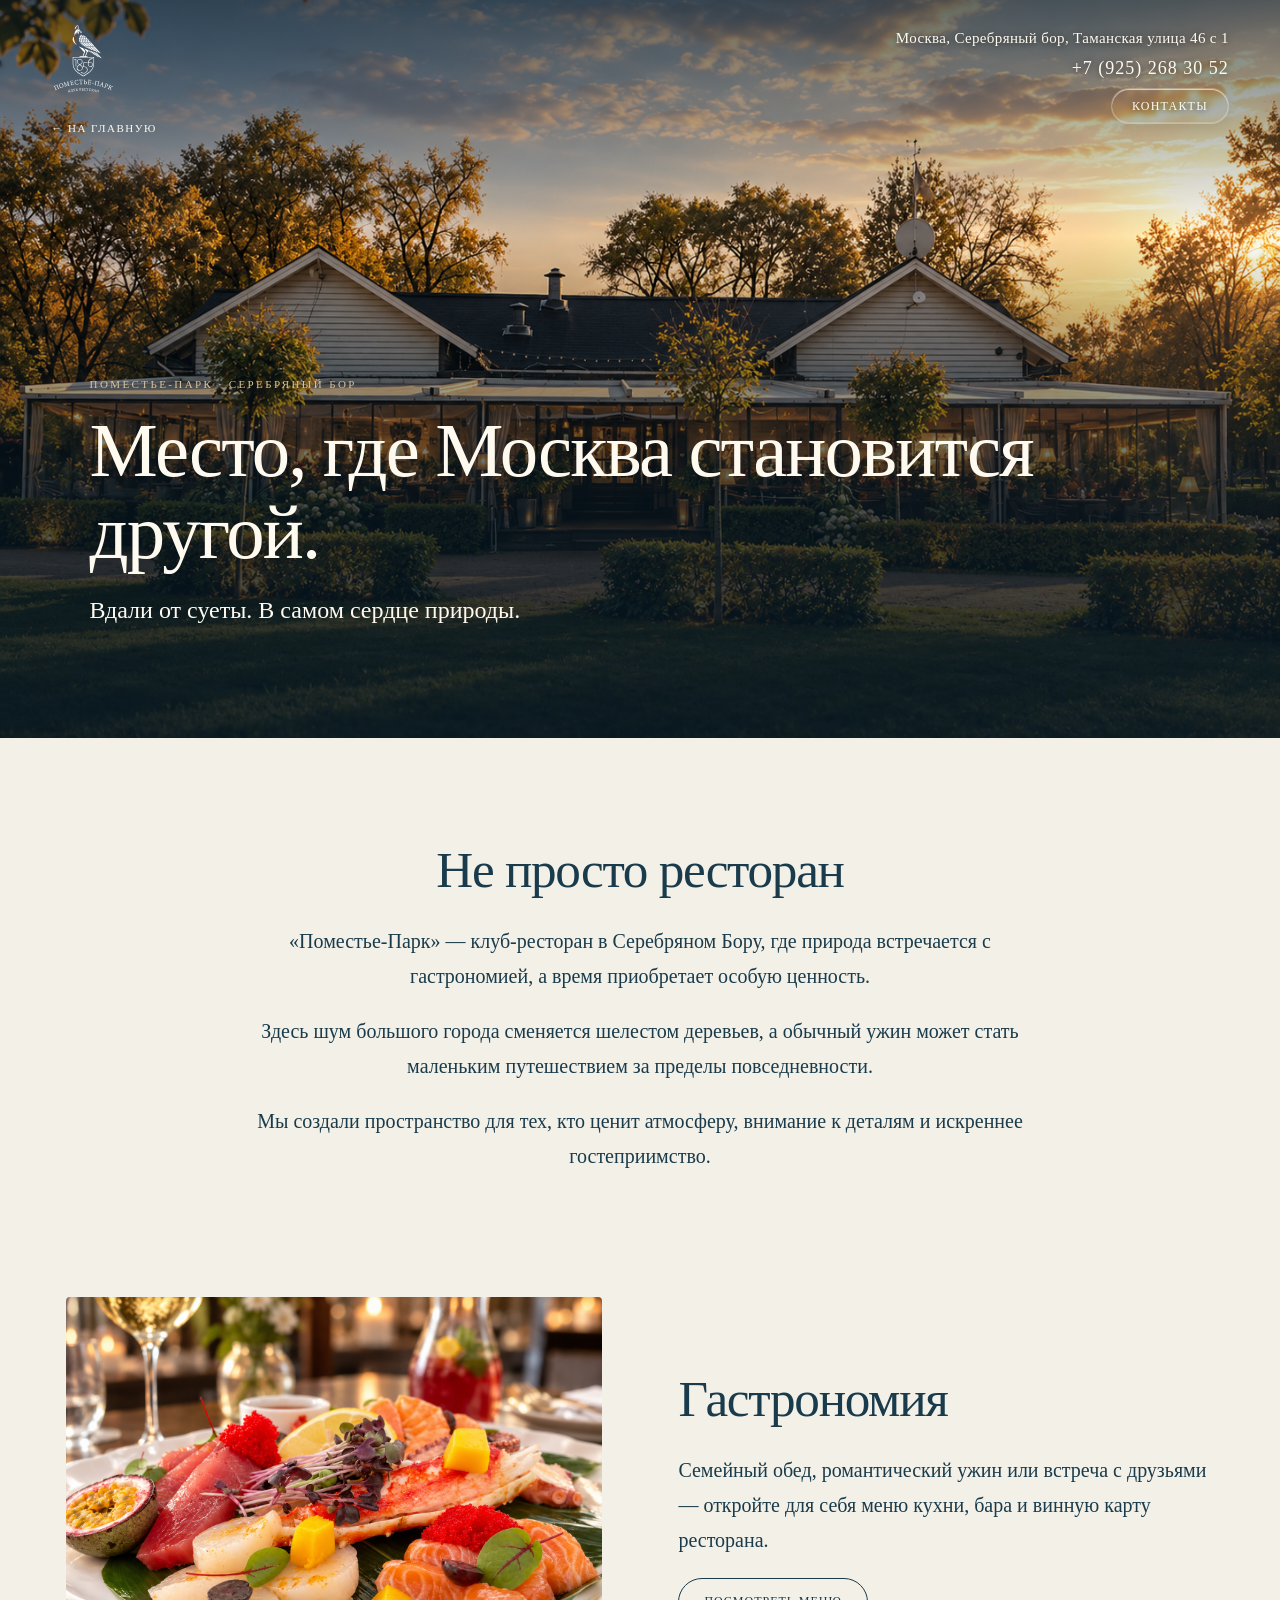
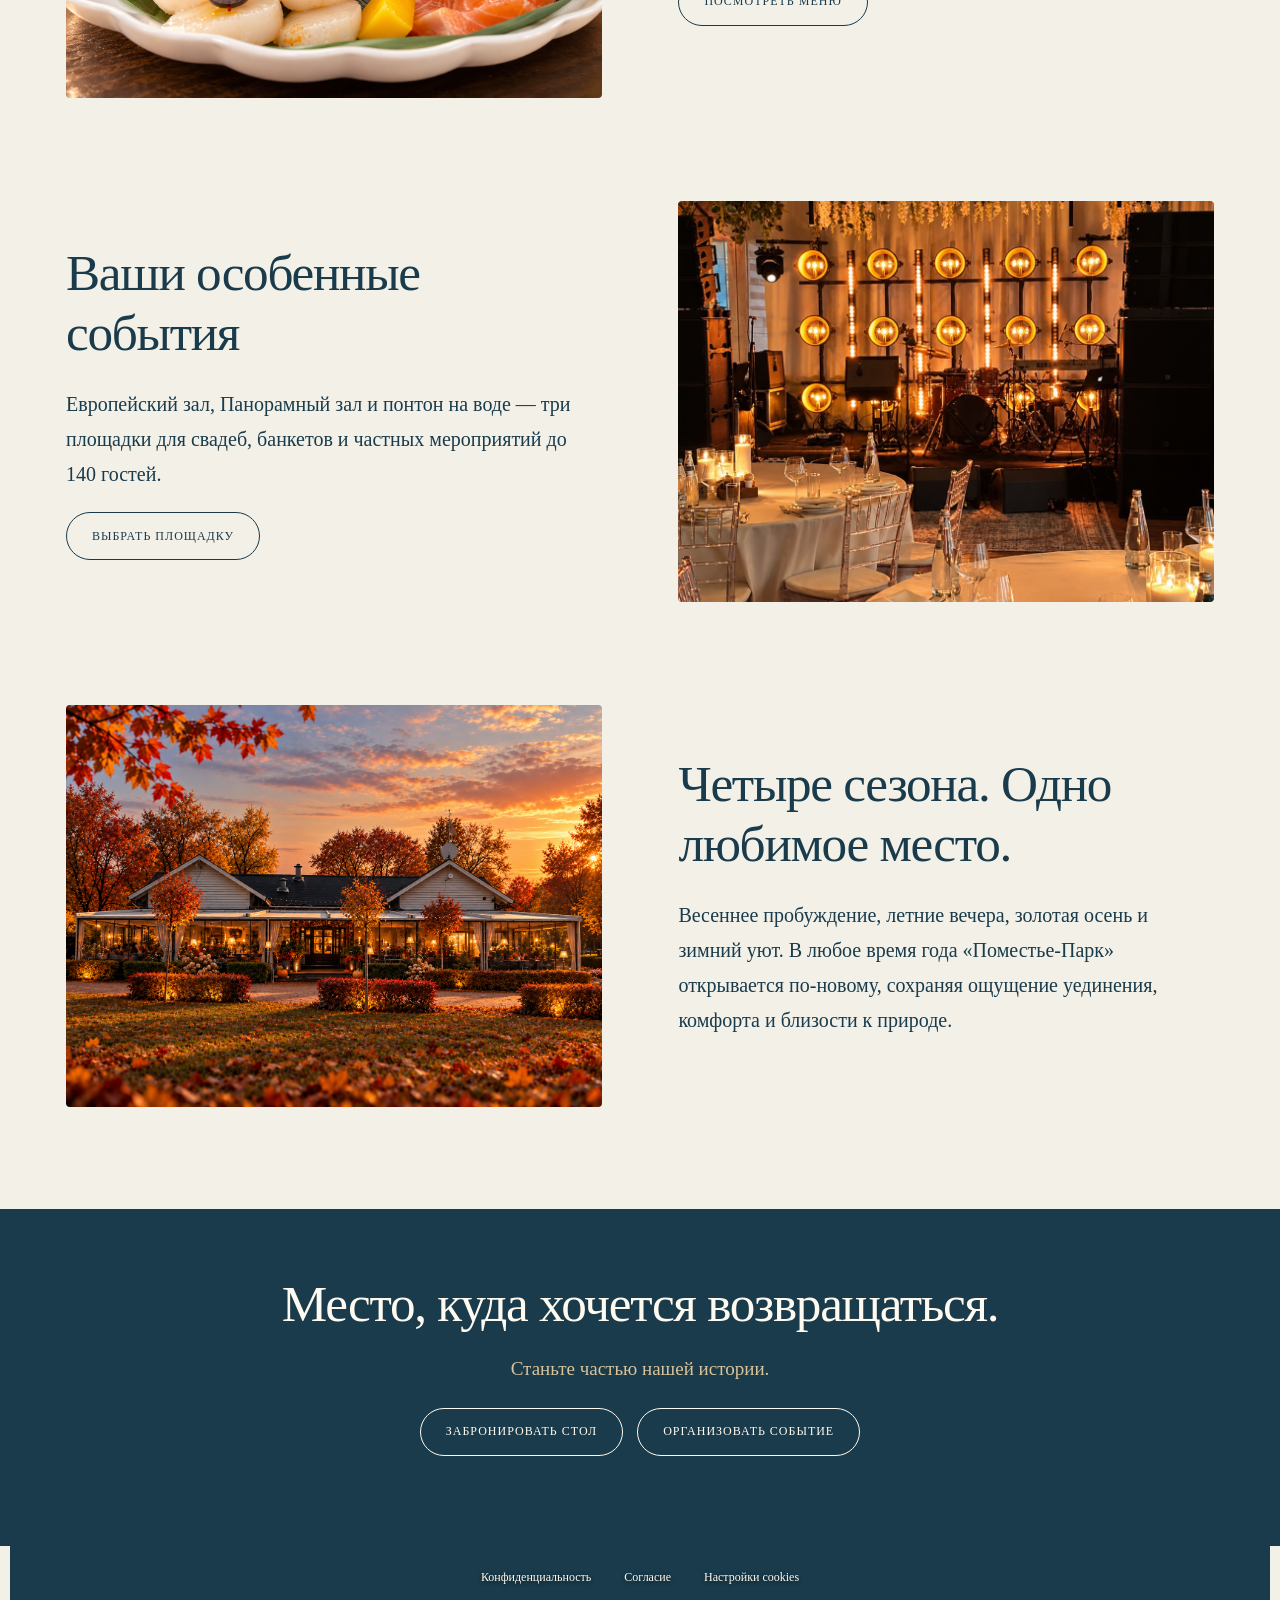
==== commit ba34799e: "Заменить фото в блоке «Ваши особенные события»" ====
--- a/about.html
+++ b/about.html
@@ -72,4 +72,4 @@
 @media(max-width:600px){.header-contacts .header-contact-link{font-size:10px;min-height:32px;padding:7px 16px}.back-home{top:124px}.inner-page .map-scene{padding-top:170px}}
 </style><link rel="stylesheet" href="privacy.css?v=20261104-metrika2"><style>
 html:has(.about-page),body.about-page{height:auto;overflow:auto;overscroll-behavior:auto}body.about-page{background:#f3f0e8;color:#193b4b;min-height:100dvh;font-family:Georgia,"Times New Roman",serif}.about-page .brand,.about-page .header-contacts,.about-page .back-home{position:absolute;color:#fffaf0}.about-hero{position:relative;min-height:clamp(540px,82svh,900px);display:flex;align-items:flex-end;isolation:isolate;padding:180px clamp(24px,7vw,110px) clamp(48px,9vw,110px);color:#fffaf0;background:#193b4b}.about-hero img{position:absolute;inset:0;width:100%;height:100%;object-fit:cover;z-index:-2}.about-hero:after{content:"";position:absolute;inset:0;background:linear-gradient(180deg,#071823a0 0%,transparent 32%,#071823a8 65%,#071823e6 100%);z-index:-1}.about-hero h1{font:400 clamp(38px,6vw,86px)/1.07 Georgia,serif;margin:18px 0;max-width:950px;letter-spacing:-.025em}.about-kicker{font-size:11px;letter-spacing:2.4px;text-transform:uppercase;color:#d9c39a}.about-hero p{font-size:clamp(17px,2vw,24px);margin:0;line-height:1.5}.about-intro{max-width:850px;margin:auto;padding:clamp(52px,8vw,110px) 26px;text-align:center}.about-intro h2,.about-section h2,.about-end h2{font:400 clamp(28px,4vw,52px)/1.17 Georgia,serif;margin:0 0 24px;letter-spacing:-.025em}.about-intro p,.about-section p{font-size:clamp(16px,1.6vw,20px);line-height:1.75;margin:0 0 20px}.about-section{max-width:1200px;margin:0 auto clamp(48px,8vw,110px);padding:0 26px;display:grid;grid-template-columns:1fr 1fr;gap:clamp(24px,6vw,90px);align-items:center}.about-section img{width:100%;aspect-ratio:4/3;object-fit:cover;border-radius:4px}.about-section:nth-of-type(even) img{order:2}.about-link{display:inline-flex;align-items:center;justify-content:center;padding:15px 25px;border:1px solid currentColor;border-radius:30px;color:inherit;text-decoration:none;letter-spacing:1px;font-size:12px;min-height:48px}.about-link:hover{opacity:.75}.about-link:focus-visible{outline:2px solid #bca67b;outline-offset:4px}.about-end{background:#193b4b;color:#fffaf0;text-align:center;padding:65px 24px 90px}.about-end p{color:#d9c39a;font-size:19px}.about-buttons{display:flex;flex-wrap:wrap;justify-content:center;gap:14px;margin-top:28px}.about-page .privacy-footer{position:relative;bottom:auto;background:#193b4b;color:#fffaf0;padding:16px 12px}@media(max-width:650px){.about-section{grid-template-columns:1fr;gap:24px}.about-section:nth-of-type(even) img{order:0}.about-hero{min-height:66svh;padding-top:180px}.about-buttons{flex-direction:column;max-width:340px;margin-inline:auto}}
-</style></head><body class="inner-page about-page"><main><section class="about-hero"><img src="restaurant-golden-evening.png" alt="Клуб-ресторан Поместье-Парк в Серебряном Бору" fetchpriority="high"><div><span class="about-kicker">Поместье-Парк · Серебряный Бор</span><h1>Место, где Москва становится другой.</h1><p>Вдали от суеты. В самом сердце природы.</p></div></section><section class="about-intro"><h2>Не просто ресторан</h2><p>«Поместье-Парк» — клуб-ресторан в Серебряном Бору, где природа встречается с гастрономией, а время приобретает особую ценность.</p><p>Здесь шум большого города сменяется шелестом деревьев, а обычный ужин может стать маленьким путешествием за пределы повседневности.</p><p>Мы создали пространство для тех, кто ценит атмосферу, внимание к деталям и искреннее гостеприимство.</p></section><section class="about-section"><img src="menu-seafood.png" loading="lazy" decoding="async" alt="Блюда из рыбы и морепродуктов"><div><h2>Гастрономия</h2><p>Семейный обед, романтический ужин или встреча с друзьями — откройте для себя меню кухни, бара и винную карту ресторана.</p><a class="about-link" href="menu.html">ПОСМОТРЕТЬ МЕНЮ</a></div></section><section class="about-section"><img src="banquet-formats.jpg" loading="lazy" decoding="async" alt="Банкетные площадки ресторана Поместье-Парк"><div><h2>Ваши особенные события</h2><p>Европейский зал, Панорамный зал и понтон на воде — три площадки для свадеб, банкетов и частных мероприятий до 140 гостей.</p><a class="about-link" href="events.html">ВЫБРАТЬ ПЛОЩАДКУ</a></div></section><section class="about-section"><img src="season-autumn.png" loading="lazy" decoding="async" alt="Осенняя атмосфера ресторана"><div><h2>Четыре сезона. Одно любимое место.</h2><p>Весеннее пробуждение, летние вечера, золотая осень и зимний уют. В любое время года «Поместье-Парк» открывается по-новому, сохраняя ощущение уединения, комфорта и близости к природе.</p></div></section><section class="about-end"><h2>Место, куда хочется возвращаться.</h2><p>Станьте частью нашей истории.</p><div class="about-buttons"><a class="about-link" href="booking.html">ЗАБРОНИРОВАТЬ СТОЛ</a><a class="about-link" href="events.html">ОРГАНИЗОВАТЬ СОБЫТИЕ</a></div></section></main><a class="brand" href="index.html" aria-label="На главную"><img src="logo.svg" alt="Поместье-Парк"></a><div class="header-contacts"><a href="contacts.html">Москва, Серебряный бор, Таманская улица 46 с 1</a><a class="header-phone" href="contacts.html">+7 (925) 268 30 52</a><a class="header-contact-link" href="contacts.html">КОНТАКТЫ</a></div><a class="back-home" href="index.html">← НА ГЛАВНУЮ</a><footer class="privacy-footer"><a href="privacy.html" aria-label="Политика конфиденциальности">Конфиденциальность</a><a href="consent.html">Согласие</a><button type="button" data-cookie-settings>Настройки cookies</button></footer><script src="privacy-choice.js?v=20261104-metrika2" defer></script></body></html>
+</style></head><body class="inner-page about-page"><main><section class="about-hero"><img src="restaurant-golden-evening.png" alt="Клуб-ресторан Поместье-Парк в Серебряном Бору" fetchpriority="high"><div><span class="about-kicker">Поместье-Парк · Серебряный Бор</span><h1>Место, где Москва становится другой.</h1><p>Вдали от суеты. В самом сердце природы.</p></div></section><section class="about-intro"><h2>Не просто ресторан</h2><p>«Поместье-Парк» — клуб-ресторан в Серебряном Бору, где природа встречается с гастрономией, а время приобретает особую ценность.</p><p>Здесь шум большого города сменяется шелестом деревьев, а обычный ужин может стать маленьким путешествием за пределы повседневности.</p><p>Мы создали пространство для тех, кто ценит атмосферу, внимание к деталям и искреннее гостеприимство.</p></section><section class="about-section"><img src="menu-seafood.png" loading="lazy" decoding="async" alt="Блюда из рыбы и морепродуктов"><div><h2>Гастрономия</h2><p>Семейный обед, романтический ужин или встреча с друзьями — откройте для себя меню кухни, бара и винную карту ресторана.</p><a class="about-link" href="menu.html">ПОСМОТРЕТЬ МЕНЮ</a></div></section><section class="about-section"><img src="about-banquet-stage.jpg" loading="lazy" decoding="async" alt="Банкетный зал со сценой и свечами" onerror="this.onerror=null;this.src='banquet-formats.jpg';this.alt='Банкетные площадки ресторана Поместье-Парк';"><div><h2>Ваши особенные события</h2><p>Европейский зал, Панорамный зал и понтон на воде — три площадки для свадеб, банкетов и частных мероприятий до 140 гостей.</p><a class="about-link" href="events.html">ВЫБРАТЬ ПЛОЩАДКУ</a></div></section><section class="about-section"><img src="season-autumn.png" loading="lazy" decoding="async" alt="Осенняя атмосфера ресторана"><div><h2>Четыре сезона. Одно любимое место.</h2><p>Весеннее пробуждение, летние вечера, золотая осень и зимний уют. В любое время года «Поместье-Парк» открывается по-новому, сохраняя ощущение уединения, комфорта и близости к природе.</p></div></section><section class="about-end"><h2>Место, куда хочется возвращаться.</h2><p>Станьте частью нашей истории.</p><div class="about-buttons"><a class="about-link" href="booking.html">ЗАБРОНИРОВАТЬ СТОЛ</a><a class="about-link" href="events.html">ОРГАНИЗОВАТЬ СОБЫТИЕ</a></div></section></main><a class="brand" href="index.html" aria-label="На главную"><img src="logo.svg" alt="Поместье-Парк"></a><div class="header-contacts"><a href="contacts.html">Москва, Серебряный бор, Таманская улица 46 с 1</a><a class="header-phone" href="contacts.html">+7 (925) 268 30 52</a><a class="header-contact-link" href="contacts.html">КОНТАКТЫ</a></div><a class="back-home" href="index.html">← НА ГЛАВНУЮ</a><footer class="privacy-footer"><a href="privacy.html" aria-label="Политика конфиденциальности">Конфиденциальность</a><a href="consent.html">Согласие</a><button type="button" data-cookie-settings>Настройки cookies</button></footer><script src="privacy-choice.js?v=20261104-metrika2" defer></script></body></html>
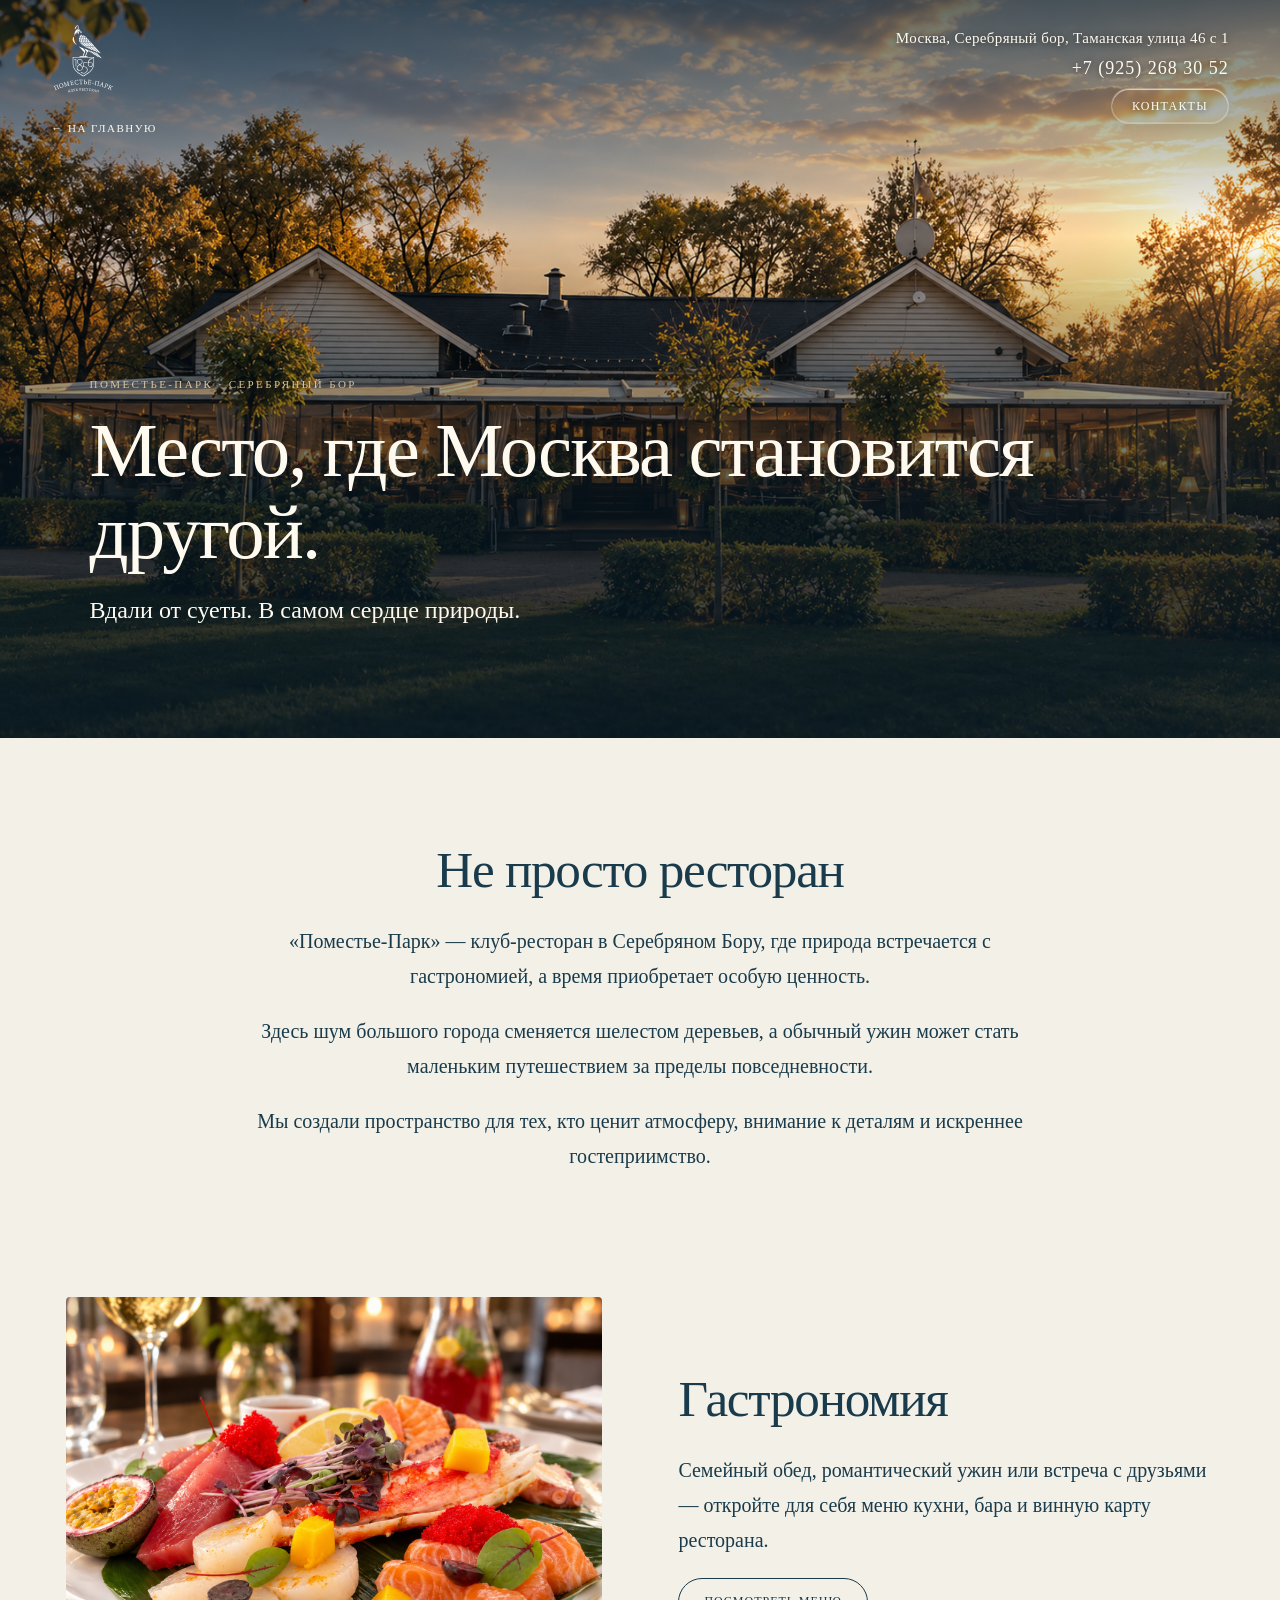
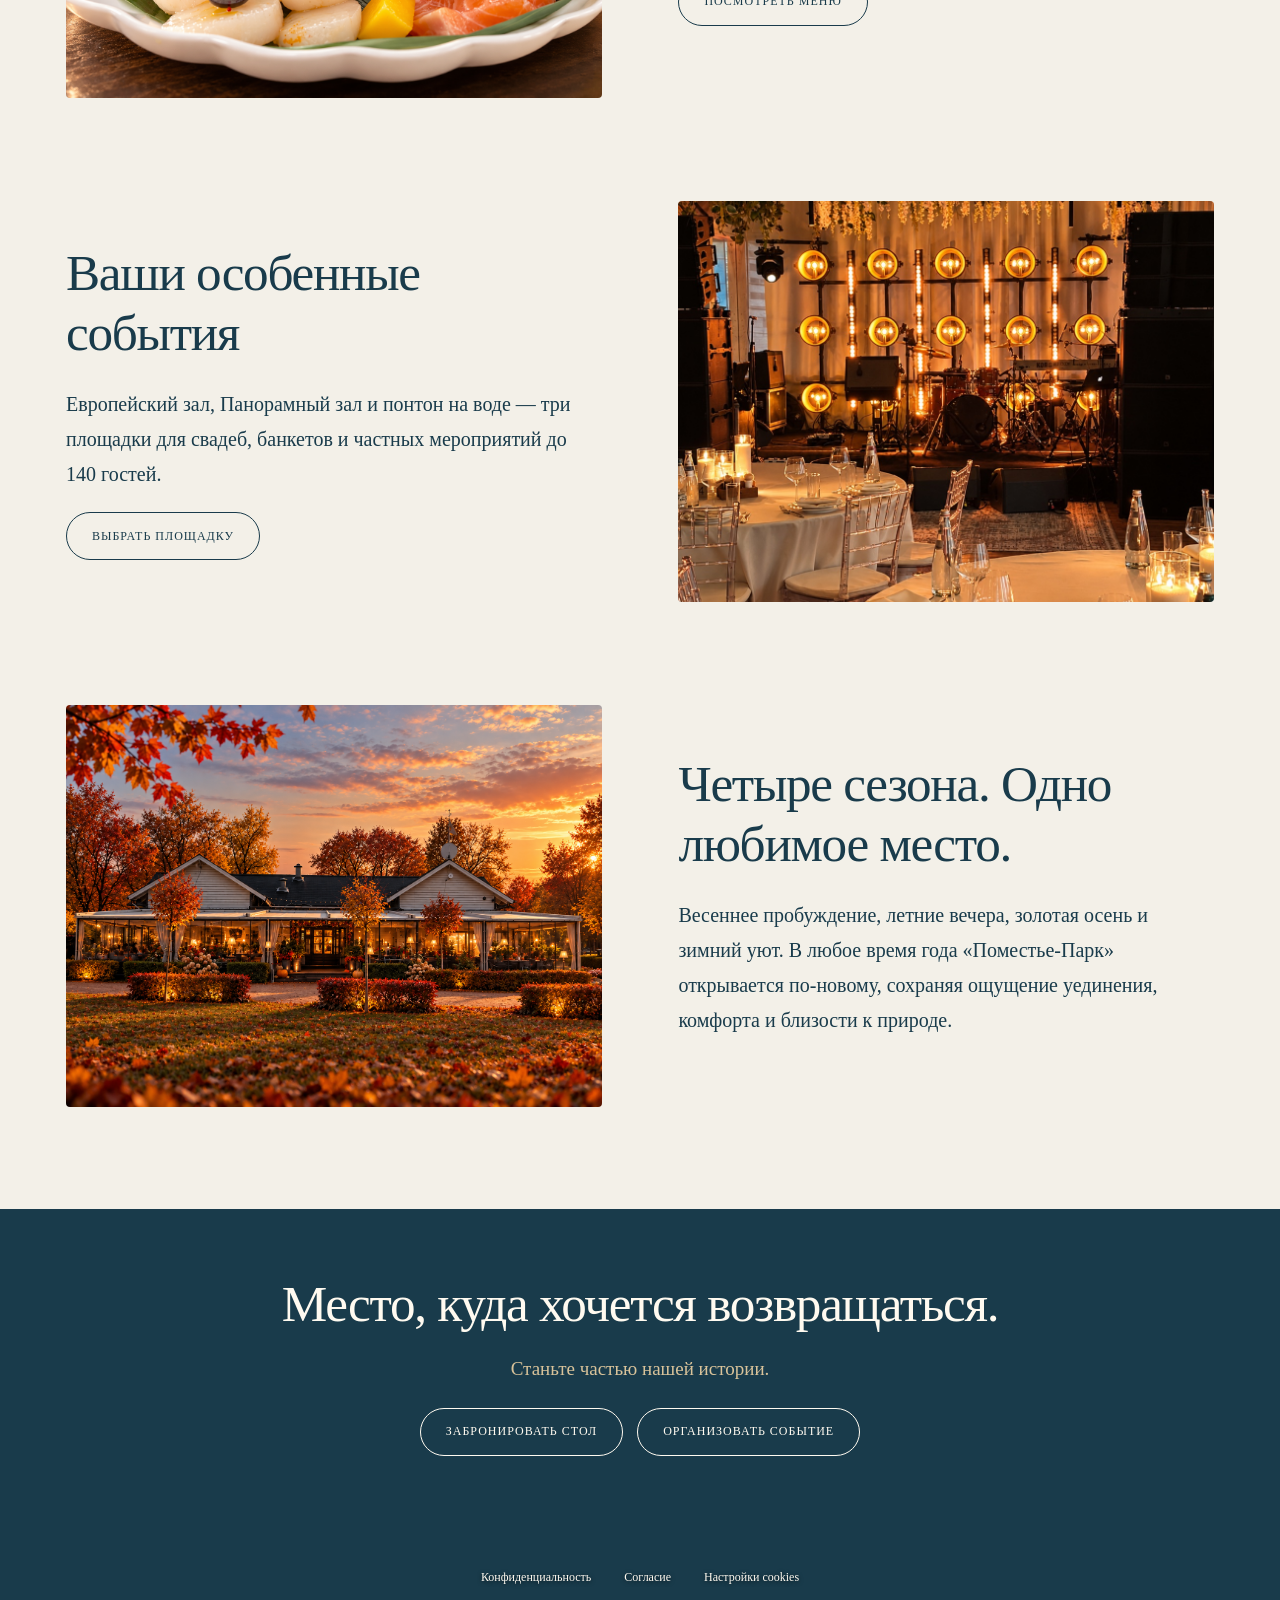
==== commit e3ac4608: "Растянуть нижнюю полосу страницы о ресторане до краёв" ====
--- a/about.html
+++ b/about.html
@@ -71,5 +71,5 @@
 .on-map .header-contacts .header-contact-link{border-color:#193b4b40;box-shadow:inset 0 1px 0 #ffffffcc,0 4px 12px #193b4b0d}
 @media(max-width:600px){.header-contacts .header-contact-link{font-size:10px;min-height:32px;padding:7px 16px}.back-home{top:124px}.inner-page .map-scene{padding-top:170px}}
 </style><link rel="stylesheet" href="privacy.css?v=20261104-metrika2"><style>
-html:has(.about-page),body.about-page{height:auto;overflow:auto;overscroll-behavior:auto}body.about-page{background:#f3f0e8;color:#193b4b;min-height:100dvh;font-family:Georgia,"Times New Roman",serif}.about-page .brand,.about-page .header-contacts,.about-page .back-home{position:absolute;color:#fffaf0}.about-hero{position:relative;min-height:clamp(540px,82svh,900px);display:flex;align-items:flex-end;isolation:isolate;padding:180px clamp(24px,7vw,110px) clamp(48px,9vw,110px);color:#fffaf0;background:#193b4b}.about-hero img{position:absolute;inset:0;width:100%;height:100%;object-fit:cover;z-index:-2}.about-hero:after{content:"";position:absolute;inset:0;background:linear-gradient(180deg,#071823a0 0%,transparent 32%,#071823a8 65%,#071823e6 100%);z-index:-1}.about-hero h1{font:400 clamp(38px,6vw,86px)/1.07 Georgia,serif;margin:18px 0;max-width:950px;letter-spacing:-.025em}.about-kicker{font-size:11px;letter-spacing:2.4px;text-transform:uppercase;color:#d9c39a}.about-hero p{font-size:clamp(17px,2vw,24px);margin:0;line-height:1.5}.about-intro{max-width:850px;margin:auto;padding:clamp(52px,8vw,110px) 26px;text-align:center}.about-intro h2,.about-section h2,.about-end h2{font:400 clamp(28px,4vw,52px)/1.17 Georgia,serif;margin:0 0 24px;letter-spacing:-.025em}.about-intro p,.about-section p{font-size:clamp(16px,1.6vw,20px);line-height:1.75;margin:0 0 20px}.about-section{max-width:1200px;margin:0 auto clamp(48px,8vw,110px);padding:0 26px;display:grid;grid-template-columns:1fr 1fr;gap:clamp(24px,6vw,90px);align-items:center}.about-section img{width:100%;aspect-ratio:4/3;object-fit:cover;border-radius:4px}.about-section:nth-of-type(even) img{order:2}.about-link{display:inline-flex;align-items:center;justify-content:center;padding:15px 25px;border:1px solid currentColor;border-radius:30px;color:inherit;text-decoration:none;letter-spacing:1px;font-size:12px;min-height:48px}.about-link:hover{opacity:.75}.about-link:focus-visible{outline:2px solid #bca67b;outline-offset:4px}.about-end{background:#193b4b;color:#fffaf0;text-align:center;padding:65px 24px 90px}.about-end p{color:#d9c39a;font-size:19px}.about-buttons{display:flex;flex-wrap:wrap;justify-content:center;gap:14px;margin-top:28px}.about-page .privacy-footer{position:relative;bottom:auto;background:#193b4b;color:#fffaf0;padding:16px 12px}@media(max-width:650px){.about-section{grid-template-columns:1fr;gap:24px}.about-section:nth-of-type(even) img{order:0}.about-hero{min-height:66svh;padding-top:180px}.about-buttons{flex-direction:column;max-width:340px;margin-inline:auto}}
+html:has(.about-page),body.about-page{height:auto;overflow:auto;overscroll-behavior:auto}body.about-page{background:#f3f0e8;color:#193b4b;min-height:100dvh;font-family:Georgia,"Times New Roman",serif}.about-page .brand,.about-page .header-contacts,.about-page .back-home{position:absolute;color:#fffaf0}.about-hero{position:relative;min-height:clamp(540px,82svh,900px);display:flex;align-items:flex-end;isolation:isolate;padding:180px clamp(24px,7vw,110px) clamp(48px,9vw,110px);color:#fffaf0;background:#193b4b}.about-hero img{position:absolute;inset:0;width:100%;height:100%;object-fit:cover;z-index:-2}.about-hero:after{content:"";position:absolute;inset:0;background:linear-gradient(180deg,#071823a0 0%,transparent 32%,#071823a8 65%,#071823e6 100%);z-index:-1}.about-hero h1{font:400 clamp(38px,6vw,86px)/1.07 Georgia,serif;margin:18px 0;max-width:950px;letter-spacing:-.025em}.about-kicker{font-size:11px;letter-spacing:2.4px;text-transform:uppercase;color:#d9c39a}.about-hero p{font-size:clamp(17px,2vw,24px);margin:0;line-height:1.5}.about-intro{max-width:850px;margin:auto;padding:clamp(52px,8vw,110px) 26px;text-align:center}.about-intro h2,.about-section h2,.about-end h2{font:400 clamp(28px,4vw,52px)/1.17 Georgia,serif;margin:0 0 24px;letter-spacing:-.025em}.about-intro p,.about-section p{font-size:clamp(16px,1.6vw,20px);line-height:1.75;margin:0 0 20px}.about-section{max-width:1200px;margin:0 auto clamp(48px,8vw,110px);padding:0 26px;display:grid;grid-template-columns:1fr 1fr;gap:clamp(24px,6vw,90px);align-items:center}.about-section img{width:100%;aspect-ratio:4/3;object-fit:cover;border-radius:4px}.about-section:nth-of-type(even) img{order:2}.about-link{display:inline-flex;align-items:center;justify-content:center;padding:15px 25px;border:1px solid currentColor;border-radius:30px;color:inherit;text-decoration:none;letter-spacing:1px;font-size:12px;min-height:48px}.about-link:hover{opacity:.75}.about-link:focus-visible{outline:2px solid #bca67b;outline-offset:4px}.about-end{background:#193b4b;color:#fffaf0;text-align:center;padding:65px 24px 90px}.about-end p{color:#d9c39a;font-size:19px}.about-buttons{display:flex;flex-wrap:wrap;justify-content:center;gap:14px;margin-top:28px}.about-page .privacy-footer{box-sizing:border-box;width:100%;margin:0;position:relative;bottom:auto;background:#193b4b;color:#fffaf0;padding:16px 12px}@media(max-width:650px){.about-section{grid-template-columns:1fr;gap:24px}.about-section:nth-of-type(even) img{order:0}.about-hero{min-height:66svh;padding-top:180px}.about-buttons{flex-direction:column;max-width:340px;margin-inline:auto}}
 </style></head><body class="inner-page about-page"><main><section class="about-hero"><img src="restaurant-golden-evening.png" alt="Клуб-ресторан Поместье-Парк в Серебряном Бору" fetchpriority="high"><div><span class="about-kicker">Поместье-Парк · Серебряный Бор</span><h1>Место, где Москва становится другой.</h1><p>Вдали от суеты. В самом сердце природы.</p></div></section><section class="about-intro"><h2>Не просто ресторан</h2><p>«Поместье-Парк» — клуб-ресторан в Серебряном Бору, где природа встречается с гастрономией, а время приобретает особую ценность.</p><p>Здесь шум большого города сменяется шелестом деревьев, а обычный ужин может стать маленьким путешествием за пределы повседневности.</p><p>Мы создали пространство для тех, кто ценит атмосферу, внимание к деталям и искреннее гостеприимство.</p></section><section class="about-section"><img src="menu-seafood.png" loading="lazy" decoding="async" alt="Блюда из рыбы и морепродуктов"><div><h2>Гастрономия</h2><p>Семейный обед, романтический ужин или встреча с друзьями — откройте для себя меню кухни, бара и винную карту ресторана.</p><a class="about-link" href="menu.html">ПОСМОТРЕТЬ МЕНЮ</a></div></section><section class="about-section"><img src="about-banquet-stage.jpg" loading="lazy" decoding="async" alt="Банкетный зал со сценой и свечами" onerror="this.onerror=null;this.src='banquet-formats.jpg';this.alt='Банкетные площадки ресторана Поместье-Парк';"><div><h2>Ваши особенные события</h2><p>Европейский зал, Панорамный зал и понтон на воде — три площадки для свадеб, банкетов и частных мероприятий до 140 гостей.</p><a class="about-link" href="events.html">ВЫБРАТЬ ПЛОЩАДКУ</a></div></section><section class="about-section"><img src="season-autumn.png" loading="lazy" decoding="async" alt="Осенняя атмосфера ресторана"><div><h2>Четыре сезона. Одно любимое место.</h2><p>Весеннее пробуждение, летние вечера, золотая осень и зимний уют. В любое время года «Поместье-Парк» открывается по-новому, сохраняя ощущение уединения, комфорта и близости к природе.</p></div></section><section class="about-end"><h2>Место, куда хочется возвращаться.</h2><p>Станьте частью нашей истории.</p><div class="about-buttons"><a class="about-link" href="booking.html">ЗАБРОНИРОВАТЬ СТОЛ</a><a class="about-link" href="events.html">ОРГАНИЗОВАТЬ СОБЫТИЕ</a></div></section></main><a class="brand" href="index.html" aria-label="На главную"><img src="logo.svg" alt="Поместье-Парк"></a><div class="header-contacts"><a href="contacts.html">Москва, Серебряный бор, Таманская улица 46 с 1</a><a class="header-phone" href="contacts.html">+7 (925) 268 30 52</a><a class="header-contact-link" href="contacts.html">КОНТАКТЫ</a></div><a class="back-home" href="index.html">← НА ГЛАВНУЮ</a><footer class="privacy-footer"><a href="privacy.html" aria-label="Политика конфиденциальности">Конфиденциальность</a><a href="consent.html">Согласие</a><button type="button" data-cookie-settings>Настройки cookies</button></footer><script src="privacy-choice.js?v=20261104-metrika2" defer></script></body></html>
